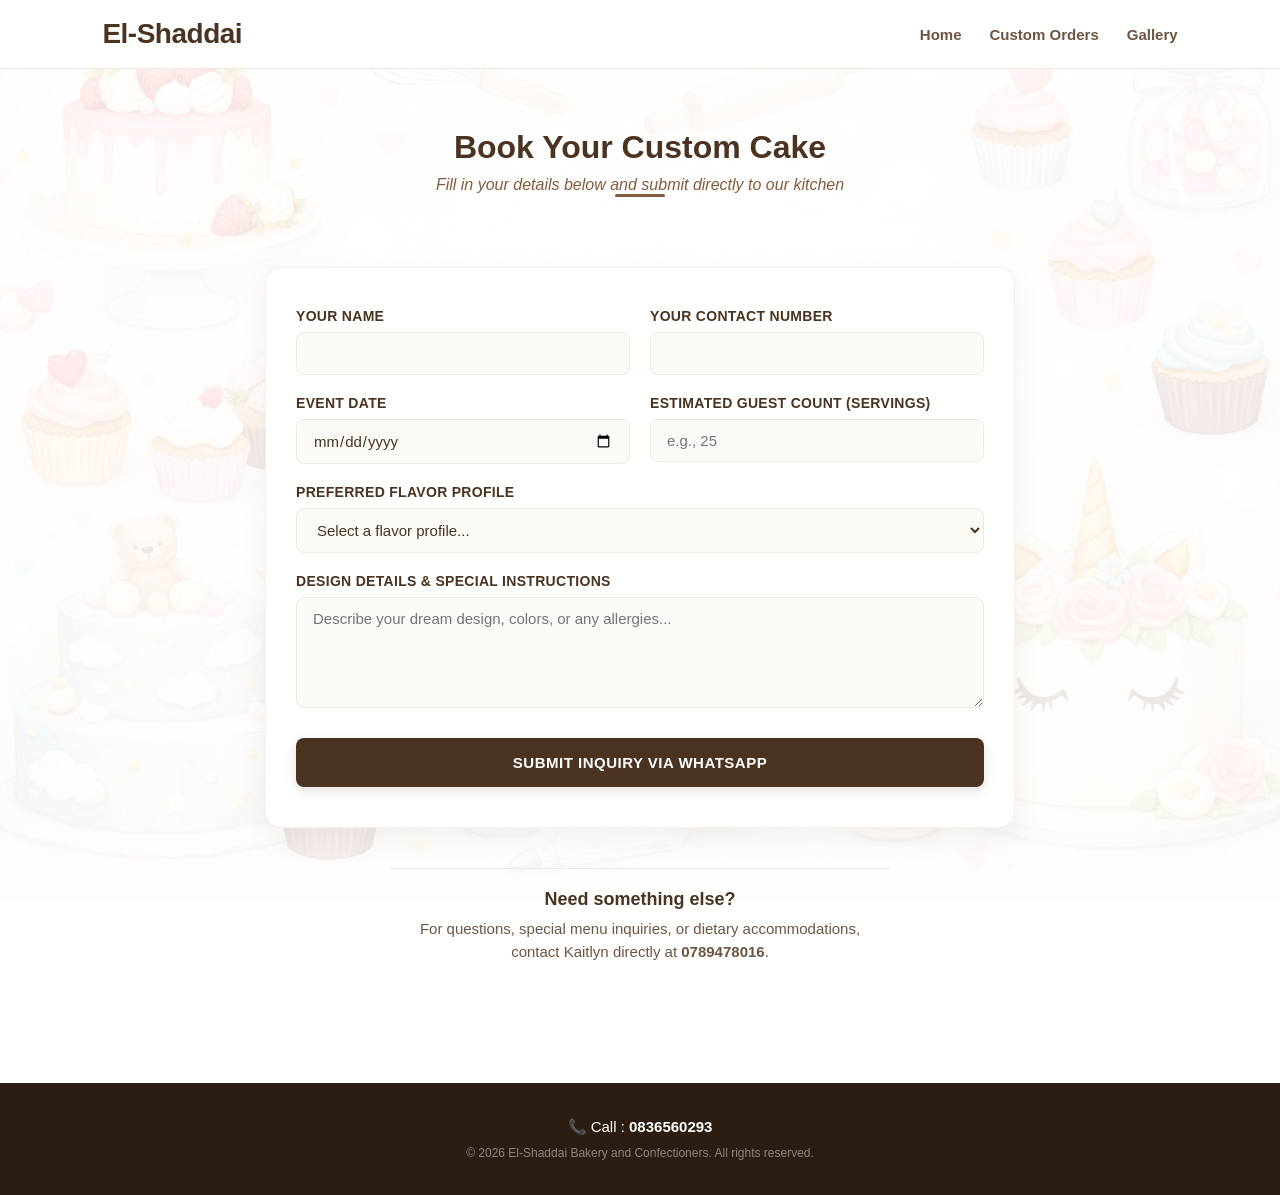
==== custom-orders.html @ cf0af7a6 "Add files via upload" ====
<!DOCTYPE html>
<html lang="en">
<head>
    <meta charset="UTF-8">
    <meta name="viewport" content="width=device-width, initial-scale=1.0">
    <title>Custom Orders - El-Shaddai Bakery</title>
    <!-- Links perfectly into your centralized style configurations -->
    <link rel="stylesheet" href="style.css">
    <style>
        /* Specific Page Layout Overrides */
        .form-page-container {
            padding: 60px 8% 100px 8%;
            display: flex;
            flex-direction: column;
            align-items: center;
        }
        
        .booking-container {
            width: 100%;
            max-width: 750px;
            background-color: #ffffff;
            padding: 40px 30px;
            border-radius: 16px;
            box-shadow: 0 10px 30px rgba(74, 51, 33, 0.05);
            margin-top: 30px;
        }

        .booking-form {
            display: flex;
            flex-direction: column;
            gap: 20px;
            text-align: left;
        }

        .form-group-row {
            display: flex;
            gap: 20px;
            flex-wrap: wrap;
        }

        .form-group-row .form-group {
            flex: 1;
            min-width: 250px;
        }

        .form-group {
            display: flex;
            flex-direction: column;
            gap: 8px;
        }

        .form-group label {
            font-size: 14px;
            font-weight: 600;
            color: #4a3321;
        }

        .form-group input, 
        .form-group select, 
        .form-group textarea {
            padding: 12px 16px;
            border: 1px solid #efeae2;
            border-radius: 8px;
            font-size: 15px;
            background-color: #fcfaf6;
            color: #4a3321;
            font-family: inherit;
            outline: none;
        }

        .form-group input:focus, 
        .form-group select:focus, 
        .form-group textarea:focus {
            border-color: #835c3c;
            background-color: #ffffff;
            box-shadow: 0 0 0 3px rgba(131, 92, 60, 0.1);
        }

        .submit-form-btn {
            background-color: #4a3321;
            color: #ffffff;
            border: none;
            padding: 16px;
            font-size: 15px;
            font-weight: 600;
            border-radius: 8px;
            cursor: pointer;
            text-transform: uppercase;
            letter-spacing: 0.5px;
            box-shadow: 0 4px 12px rgba(74, 51, 33, 0.15);
            transition: all 0.2s ease;
            margin-top: 10px;
        }

        .submit-form-btn:hover {
            background-color: #835c3c;
            transform: translateY(-2px);
        }

        /* Direct Help Prompt Area */
        .direct-contact-prompt {
            margin-top: 40px;
            text-align: center;
            max-width: 500px;
            padding: 20px;
            border-top: 1px solid #efeae2;
        }
    </style>
</head>
<body>

    <!-- Updated Navigation Header Area -->
    <header class="navbar">
        <div class="logo-brand">El-Shaddai</div>
        
        <!-- HAMBURGER TOGGLE COMPONENT: Add this block right here -->
        <button class="menu-toggle" id="mobileMenuBtn" aria-label="Toggle Navigation">
            <span></span>
            <span></span>
            <span></span>
        </button>

        <nav class="nav-menu" id="navMenu">
            <a href="index.html" class="nav-link">Home</a>
            <!-- <a href="#" class="nav-link">About Us</a> --> 
           <!-- <a href="#" class="nav-link">Menu</a> --> 
            <a href="custom-orders.html" class="nav-link">Custom Orders</a>
            <a href="gallery.html" class="nav-link">Gallery</a>
        </nav>
    </header>

    <!-- Custom Booking Content Framework -->
    <main class="form-page-container">
        <h2 class="showcase-heading">Book Your Custom Cake</h2>
        <p style="font-style: italic; color: #835c3c;">Fill in your details below and submit directly to our kitchen</p>
        <div class="heading-divider"></div>

        <div class="booking-container">
            <form id="cakeForm" class="booking-form" onsubmit="sendWhatsAppOrder(event)">
                
                <div class="form-group-row">
                    <div class="form-group">
                        <label for="name">Your Name</label>
                        <input type="text" id="name" placeholder=" " required>
                    </div>
                    <div class="form-group">
                        <label for="phone">Your Contact Number</label>
                        <input type="tel" id="phone" placeholder=" " required>
                    </div>
                </div>

                <div class="form-group-row">
                    <div class="form-group">
                        <label for="date">Event Date</label>
                        <input type="date" id="date" required>
                    </div>
                    <div class="form-group">
                        <label for="servings">Estimated Guest Count (Servings)</label>
                        <input type="number" id="servings" placeholder="e.g., 25" min="5" required>
                    </div>
                </div>

                <div class="form-group">
                    <label for="flavor">Preferred Flavor Profile</label>
                    <select id="flavor" required>
                        <option value="" disabled selected>Select a flavor profile...</option>
                        <option value="Classic Vanilla Dream">Classic Vanilla Dream</option>
                        <option value="Decadent Rich Chocolate">Decadent Rich Chocolate</option>
                        <option value="Traditional Red Velvet">Traditional Red Velvet</option>
                        <option value="Fruity & Citrus Blend">Fruity & Citrus Blend</option>
                        <option value="Other / Custom Request">Other / Custom Request</option>
                    </select>
                </div>

                <div class="form-group">
                    <label for="details">Design Details & Special Instructions</label>
                    <textarea id="details" rows="5" placeholder="Describe your dream design, colors, or any allergies..." required></textarea>
                </div>

                <button type="submit" class="submit-form-btn">Submit Inquiry via WhatsApp</button>
            </form>
        </div>

        <!-- Direct Contact Fallback Section -->
        <div class="direct-contact-prompt">
            <h4 style="margin-bottom: 8px; font-size: 18px;">Need something else?</h4>
            <p style="font-size: 15px; color: #6e5541; line-height: 1.5;">For questions, special menu inquiries, or dietary accommodations, contact Kaitlyn directly at <strong>0789478016</strong>.</p>
        </div>
    </main>

    <!-- Bottom Contact Footer Area -->
    <footer class="footer-bar">
        <p class="footer-contact">📞 Call : <strong>0836560293</strong></p>
        <p class="footer-copy">&copy; 2026 El-Shaddai Bakery and Confectioners. All rights reserved.</p>
    </footer>

    <!-- AUTOMATED DATA EXTRACTION SCRIPT -->
    <script>
        function sendWhatsAppOrder(event) {
         // 1. Stop the page from reloading or trying to open an HTML link action
            event.preventDefault();

            // 2. Safely grab what the customer typed
            const clientName = document.getElementById('name').value;
            const clientPhone = document.getElementById('phone').value;
            const eventDate = document.getElementById('date').value;
            const guestCount = document.getElementById('servings').value;
            const chosenFlavor = document.getElementById('flavor').value;
            const designDetails = document.getElementById('details').value;

            // 3. Format the text string cleanly for WhatsApp
            const message = `🎂 *New El-Shaddai Custom Cake Inquiry* 🎂\n\n` +
                            `👤 *Name:* ${clientName}\n` +
                            `📞 *Phone:* ${clientPhone}\n` +
                            `📅 *Date:* ${eventDate}\n` +
                            `👥 *Servings:* ${guestCount} guests\n` +
                            `🍰 *Flavor:* ${chosenFlavor}\n` +
                            `📝 *Details:* ${designDetails}`;

            // 4. Construct the URL securely using native formatting
            const whatsappUrl = "https://wa.me" + encodeURIComponent(message);
        
            // 5. Instantly force the system to switch over to the WhatsApp chat interface
            window.location.href = whatsappUrl;
        }
    </script>
</body>
</html>
---- style.css ----
/* ==========================================================================
   1. GLOBAL STYLE RESETS & WATERCOLOR BACKGROUND BASE
   ========================================================================== */
* {
    margin: 0;
    padding: 0;
    box-sizing: border-box;
}

body {
    background: linear-gradient(rgba(255, 255, 255, 0.88), rgba(255, 255, 255, 0.88)), 
                url('./bakery-pattern.jpg.jpeg.png') no-repeat center center/cover fixed;
    color: #4a3321;
    font-family: 'Segoe UI', Tahoma, Geneva, Verdana, sans-serif;
    -webkit-font-smoothing: antialiased;
    overflow-x: hidden; /* Prevents awkward horizontal swiping on mobile smartphones */
}

/* ==========================================================================
   2. HEADER, RIBBON & RESPONSIVE NAVIGATION STYLING
   ========================================================================== */
.contact-ribbon {
    background-color: #835c3c;
    color: #ffffff;
    text-align: center;
    padding: 10px 15px;
    font-size: 13px;
    letter-spacing: 0.5px;
    position: relative;
    z-index: 100;
    font-weight: 500;
}

.contact-ribbon strong {
    font-weight: 700;
    text-decoration: underline;
}

.navbar {
    display: flex;
    justify-content: space-between;
    align-items: center;
    padding: 18px 8%;
    background-color: rgba(255, 255, 255, 0.95) !important;
    backdrop-filter: blur(10px);
    border-bottom: 1px solid #efeae2;
    position: relative;
    z-index: 99;
}

.logo-brand {
    font-size: 28px;
    font-weight: 700;
    color: #4a3321;
    letter-spacing: -0.5px;
}

.nav-menu {
    display: flex;
    gap: 28px;
    align-items: center;
}

.nav-link {
    text-decoration: none;
    color: #6e5541;
    font-size: 15px;
    font-weight: 600;
    position: relative;
    padding: 6px 0;
    transition: color 0.2s ease;
}

.nav-link:hover, .nav-link.active {
    color: #835c3c;
}

/* Elegant underline accent hover animation for laptops */
.nav-link::after {
    content: '';
    position: absolute;
    bottom: 0;
    left: 0;
    width: 0;
    height: 2px;
    background-color: #835c3c;
    transition: width 0.3s ease;
}
.nav-link:hover::after, .nav-link.active::after {
    width: 100%;
}

/* Hidden Mobile Menu Button (Hamburger) */
.menu-toggle {
    display: none;
    flex-direction: column;
    gap: 5px;
    cursor: pointer;
    background: none;
    border: none;
    padding: 5px;
}
.menu-toggle span {
    display: block;
    width: 25px;
    height: 3px;
    background-color: #4a3321;
    border-radius: 2px;
    transition: all 0.3s ease;
}

/* ==========================================================================
   3. HERO BANNER DISPLAY (OPTIMIZED BREAKPOINTS)
   ========================================================================== */
.hero-banner {
    position: relative;
    height: 65vh;
    min-height: 460px;
    background: url('./bakery-bg.jpg.png') no-repeat center center/cover;
    display: flex;
    justify-content: center;
    align-items: center;
    text-align: center;
}

.hero-overlay {
    position: absolute;
    top: 0;
    left: 0;
    width: 100%;
    height: 100%;
    background: linear-gradient(rgba(0,0,0,0.25), rgba(0,0,0,0.55));
    z-index: 1;
}

.hero-text-content {
    position: relative;
    z-index: 2;
    padding: 0 20px;
    max-width: 750px;
}

.hero-title {
    font-size: 42px;
    font-weight: 700;
    color: #ffffff;
    margin-bottom: 12px;
    text-shadow: 0 3px 15px rgba(0,0,0,0.4);
    line-height: 1.2;
}

.hero-subtitle {
    font-size: 20px;
    color: #f5ece6;
    margin-bottom: 32px;
    font-weight: 400;
    font-style: italic;
    text-shadow: 0 2px 8px rgba(0,0,0,0.4);
}

.hero-actions {
    display: flex;
    gap: 14px;
    justify-content: center;
    flex-wrap: wrap;
}

.hero-btn {
    display: inline-block;
    padding: 14px 28px;
    text-decoration: none;
    font-weight: 600;
    border-radius: 8px;
    font-size: 13px;
    letter-spacing: 0.5px;
    text-transform: uppercase;
    box-shadow: 0 4px 12px rgba(0,0,0,0.2);
    transition: transform 0.2s ease, background-color 0.2s ease, box-shadow 0.2s ease;
}
.hero-btn:hover {
    transform: translateY(-2px);
    box-shadow: 0 6px 18px rgba(0,0,0,0.25);
}

.gallery-btn { background-color: #fcfaf6; color: #4a3321; }
.gallery-btn:hover { background-color: #835c3c; color: #ffffff; }

.whatsapp-btn { background-color: #25D366; color: #ffffff; }
.whatsapp-btn:hover { background-color: #128C7E; }

/* ==========================================================================
   4. SHOWCASE GRID SYSTEM (NEATENED LABELS)
   ========================================================================== */
.showcase-section, .form-page-container, .gallery-container {
    padding: 60px 5% 80px 5%;
    text-align: center;
}

.showcase-heading {
    font-size: 32px;
    color: #4a3321;
    margin-bottom: 10px;
    font-weight: 700;
}

.heading-divider {
    width: 50px;
    height: 3px;
    background-color: #835c3c;
    margin: 0 auto 40px auto;
    border-radius: 2px;
}

.showcase-grid, .gallery-grid {
    display: grid;
    grid-template-columns: repeat(auto-fit, minmax(300px, 1fr));
    gap: 30px;
    max-width: 1100px;
    margin: 0 auto;
}

.showcase-card, .gallery-item {
    background-color: #ffffff !important;
    border-radius: 16px;
    overflow: hidden;
    box-shadow: 0 10px 25px rgba(74, 51, 33, 0.06) !important;
    transition: transform 0.3s cubic-bezier(0.165, 0.84, 0.44, 1), box-shadow 0.3s ease;
    border: 1px solid rgba(239, 234, 226, 0.7);
}
.showcase-card:hover, .gallery-item:hover {
    transform: translateY(-6px);
    box-shadow: 0 15px 35px rgba(131, 92, 60, 0.14) !important;
}

.card-img-container, .gallery-item {
    height: 320px;
    width: 100%;
    overflow: hidden;
}

.card-img, .gallery-item img {
    width: 100%;
    height: 100%;
    object-fit: cover;
    transition: transform 0.5s ease;
}
.showcase-card:hover .card-img, .gallery-item:hover img {
    transform: scale(1.03);
}

.card-body {
    padding: 24px;
    text-align: center; /* Neatens text alignment directly in the card center */
}

.card-title {
    font-size: 22px;
    color: #4a3321;
    margin-bottom: 4px;
}

.card-tagline {
    font-size: 13px;
    color: #835c3c;
    font-weight: 600;
    text-transform: uppercase;
    letter-spacing: 0.5px;
}

/* ==========================================================================
   5. CUSTOM ORDER FORM CONTAINER ADJUSTMENTS
   ========================================================================== */
.form-page-container {
    display: flex;
    flex-direction: column;
    align-items: center;
}

.booking-container {
    width: 100%;
    max-width: 700px;
    background-color: #ffffff !important;
    padding: 35px 25px;
    border-radius: 16px;
    box-shadow: 0 10px 30px rgba(74, 51, 33, 0.06) !important;
    margin-top: 20px;
    border: 1px solid rgba(239, 234, 226, 0.7);
}

.booking-form {
    display: flex;
    flex-direction: column;
    gap: 18px;
    text-align: left;
}

.form-group-row {
    display: flex;
    gap: 18px;
    flex-wrap: wrap;
}

.form-group-row .form-group {
    flex: 1;
    min-width: 220px;
}

.form-group {
    display: flex;
    flex-direction: column;
    gap: 6px;
}

.form-group label {
    font-size: 13px;
    font-weight: 600;
    color: #4a3321;
    text-transform: uppercase;
    letter-spacing: 0.3px;
}

.form-group input, 
.form-group select, 
.form-group textarea {
    padding: 12px 14px;
    border: 1px solid #efeae2;
    border-radius: 8px;
    font-size: 15px;
    background-color: #fcfaf6;
    color: #4a3321;
    font-family: inherit;
    outline: none;
    transition: border-color 0.2s, box-shadow 0.2s;
}
.form-group input:focus, .form-group select:focus, .form-group textarea:focus {
    border-color: #835c3c;
    box-shadow: 0 0 0 3px rgba(131, 92, 60, 0.1);
}

.submit-form-btn {
    background-color: #4a3321;
    color: #ffffff;
    border: none;
    padding: 15px;
    font-size: 14px;
    font-weight: 600;
    border-radius: 8px;
    cursor: pointer;
    text-transform: uppercase;
    letter-spacing: 0.5px;
    transition: background-color 0.2s, transform 0.2s;
    margin-top: 5px;
}
.submit-form-btn:hover {
    background-color: #835c3c;
    transform: translateY(-1px);
}

.direct-contact-prompt {
    margin-top: 35px;
    text-align: center;
    max-width: 480px;
    padding: 20px 10px;
    border-top: 1px solid #efeae2;
}

/* ==========================================================================
   6. BRAND FOOTER & MEDIA RESPONSIVENESS OVERRIDES
   ========================================================================== */
.footer-bar {
    background-color: #2b1d12;
    color: #efeae2;
    text-align: center;
    padding: 35px 20px;
    position: relative;
    z-index: 10;
}

.footer-contact {
    font-size: 15px;
    margin-bottom: 10px;
    color: #ffffff;
}

.footer-copy {
    font-size: 12px;
    opacity: 0.5;
}

/* 📱 SMARTPHONE RESPONSIVE BREAKPOINT GRID OVERRIDES */
@media (max-width: 768px) {
    .navbar {
        padding: 15px 5%;
    }
    
    /* Converts navigation bar links into an automated expandable block drop-down menu */
    .menu-toggle {
        display: flex;
    }
    
    .nav-menu {
        display: none; /* Conceals links initially until toggle active helper executes */
        flex-direction: column;
        position: absolute;
        top: 100%;
        left: 0;
        width: 100%;
        background-color: #ffffff;
        padding: 20px;
        box-shadow: 0 8px 15px rgba(0,0,0,0.05);
        border-bottom: 1px solid #efeae2;
        gap: 15px;
        text-align: center;
    }
    
    /* JavaScript class helper injection point triggers mobile menu animation */
    .nav-menu.mobile-open {
        display: flex;
    }
    
    .hero-banner {
        height: auto;
        padding: 80px 20px;
    }
    
    .hero-title {
        font-size: 30px;
    }
    
    .hero-subtitle {
        font-size: 17px;
        margin-bottom: 24px;
    }
    
    .hero-actions {
        flex-direction: column;
        width: 100%;
        max-width: 280px;
        margin: 0 auto;
    }
    
    .hero-btn {
        width: 100%;
        text-align: center;
    }
    
    .showcase-heading {
        font-size: 26px;
    }
    
    .showcase-grid, .gallery-grid {
        grid-template-columns: 1fr; /* Forces layout boxes into an easy vertical stacked line */
        gap: 20px;
    }
    
    .card-img-container, .gallery-item {
        height: 260px; /* Lowers picture size layout constraints slightly for smartphone screens */
    }
}
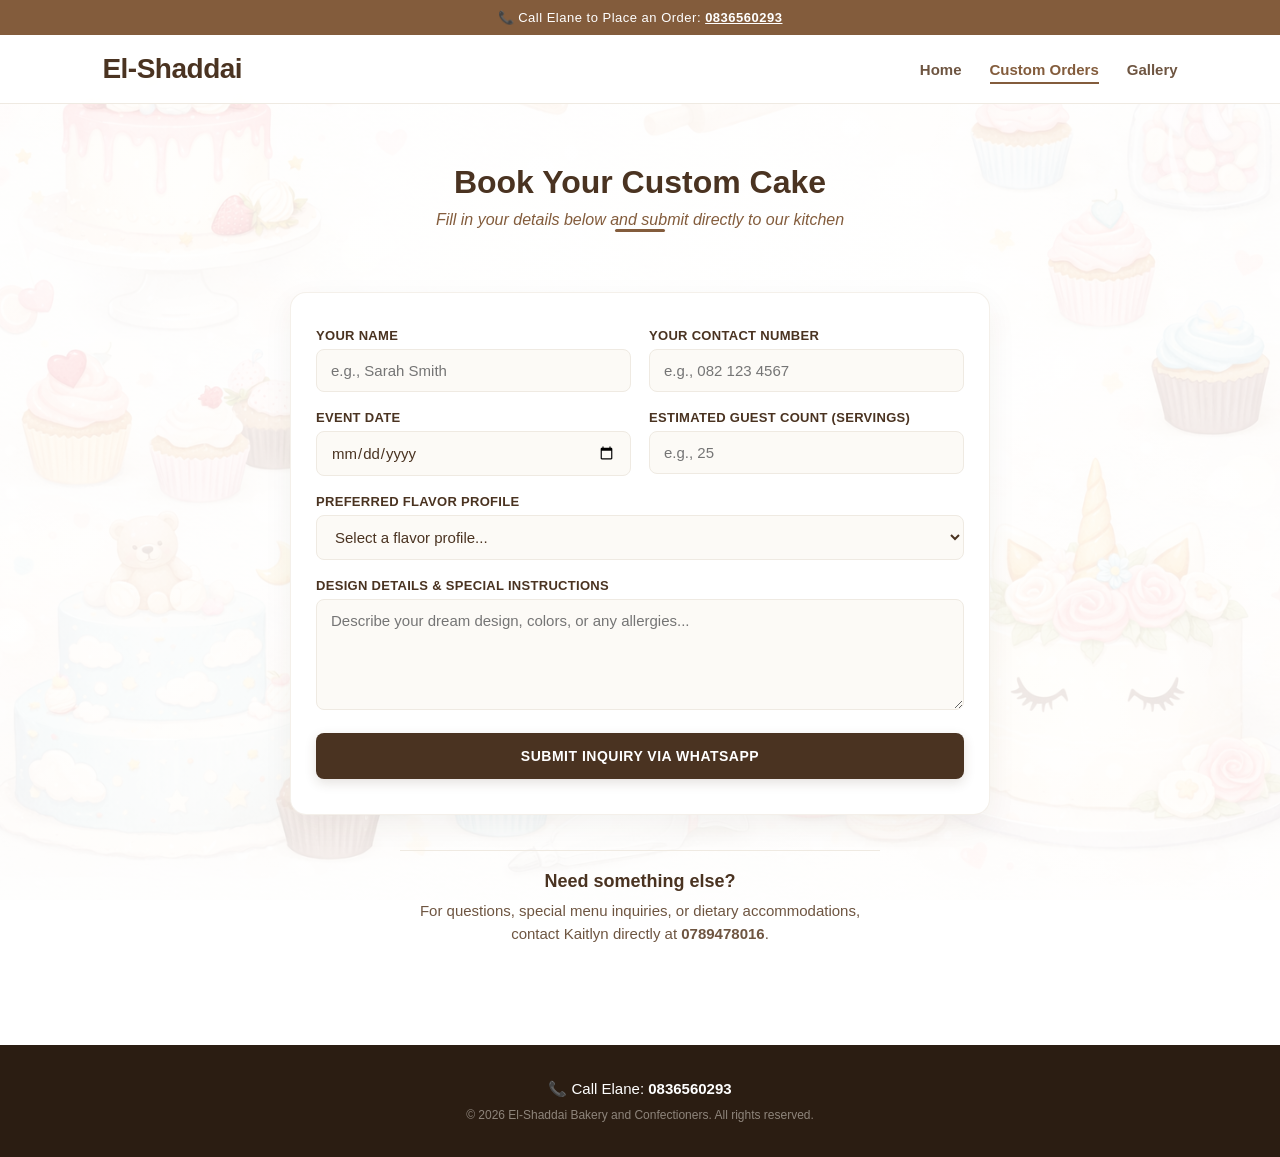
==== commit 7862acc3: "Update custom-orders.html" ====
--- a/custom-orders.html
+++ b/custom-orders.html
@@ -9,7 +9,7 @@
     <style>
         /* Specific Page Layout Overrides */
         .form-page-container {
-            padding: 60px 8% 100px 8%;
+            padding: 60px 5% 80px 5%;
             display: flex;
             flex-direction: column;
             align-items: center;
@@ -17,48 +17,51 @@
         
         .booking-container {
             width: 100%;
-            max-width: 750px;
-            background-color: #ffffff;
-            padding: 40px 30px;
+            max-width: 700px;
+            background-color: #ffffff !important;
+            padding: 35px 25px;
             border-radius: 16px;
-            box-shadow: 0 10px 30px rgba(74, 51, 33, 0.05);
-            margin-top: 30px;
+            box-shadow: 0 10px 30px rgba(74, 51, 33, 0.06) !important;
+            margin-top: 20px;
+            border: 1px solid rgba(239, 234, 226, 0.7);
         }
 
         .booking-form {
             display: flex;
             flex-direction: column;
-            gap: 20px;
+            gap: 18px;
             text-align: left;
         }
 
         .form-group-row {
             display: flex;
-            gap: 20px;
+            gap: 18px;
             flex-wrap: wrap;
         }
 
         .form-group-row .form-group {
             flex: 1;
-            min-width: 250px;
+            min-width: 220px;
         }
 
         .form-group {
             display: flex;
             flex-direction: column;
-            gap: 8px;
+            gap: 6px;
         }
 
         .form-group label {
-            font-size: 14px;
+            font-size: 13px;
             font-weight: 600;
             color: #4a3321;
+            text-transform: uppercase;
+            letter-spacing: 0.3px;
         }
 
         .form-group input, 
         .form-group select, 
         .form-group textarea {
-            padding: 12px 16px;
+            padding: 12px 14px;
             border: 1px solid #efeae2;
             border-radius: 8px;
             font-size: 15px;
@@ -80,8 +83,8 @@
             background-color: #4a3321;
             color: #ffffff;
             border: none;
-            padding: 16px;
-            font-size: 15px;
+            padding: 15px;
+            font-size: 14px;
             font-weight: 600;
             border-radius: 8px;
             cursor: pointer;
@@ -89,34 +92,39 @@
             letter-spacing: 0.5px;
             box-shadow: 0 4px 12px rgba(74, 51, 33, 0.15);
             transition: all 0.2s ease;
-            margin-top: 10px;
+            margin-top: 5px;
         }
 
         .submit-form-btn:hover {
             background-color: #835c3c;
-            transform: translateY(-2px);
+            transform: translateY(-1px);
         }
 
         /* Direct Help Prompt Area */
         .direct-contact-prompt {
-            margin-top: 40px;
+            margin-top: 35px;
             text-align: center;
-            max-width: 500px;
-            padding: 20px;
+            max-width: 480px;
+            padding: 20px 10px;
             border-top: 1px solid #efeae2;
         }
     </style>
 </head>
 <body>
 
-    <!-- Updated Navigation Header Area -->
+    <!-- Upper Header Contact Ribbon -->
+    <div class="contact-ribbon">
+        <p>📞 Call Elane to Place an Order: <strong>0836560293</strong></p>
+    </div>
+
+    <!-- Main Navigation Header -->
     <header class="navbar">
         <div class="logo-brand">El-Shaddai</div>
         
-        <!-- HAMBURGER TOGGLE COMPONENT: Add this block right here -->
+        <!-- Hamburger Toggle Component for Mobile -->
         <button class="menu-toggle" id="mobileMenuBtn" aria-label="Toggle Navigation">
             <span></span>
-            <span></span>
+            <span><span></span></span>
             <span></span>
         </button>
 
@@ -124,7 +132,7 @@
             <a href="index.html" class="nav-link">Home</a>
             <!-- <a href="#" class="nav-link">About Us</a> --> 
            <!-- <a href="#" class="nav-link">Menu</a> --> 
-            <a href="custom-orders.html" class="nav-link">Custom Orders</a>
+            <a href="custom-orders.html" class="nav-link active">Custom Orders</a>
             <a href="gallery.html" class="nav-link">Gallery</a>
         </nav>
     </header>
@@ -141,11 +149,11 @@
                 <div class="form-group-row">
                     <div class="form-group">
                         <label for="name">Your Name</label>
-                        <input type="text" id="name" placeholder=" " required>
+                        <input type="text" id="name" placeholder="e.g., Sarah Smith" required>
                     </div>
                     <div class="form-group">
                         <label for="phone">Your Contact Number</label>
-                        <input type="tel" id="phone" placeholder=" " required>
+                        <input type="tel" id="phone" placeholder="e.g., 082 123 4567" required>
                     </div>
                 </div>
 
@@ -190,17 +198,16 @@
 
     <!-- Bottom Contact Footer Area -->
     <footer class="footer-bar">
-        <p class="footer-contact">📞 Call : <strong>0836560293</strong></p>
+        <p class="footer-contact">📞 Call Elane: <strong>0836560293</strong></p>
         <p class="footer-copy">&copy; 2026 El-Shaddai Bakery and Confectioners. All rights reserved.</p>
     </footer>
 
-    <!-- AUTOMATED DATA EXTRACTION SCRIPT -->
+    <!-- INTERACTIVE SCRIPTS MANIFEST -->
     <script>
+        // 1. FREE WHATSAPP INQUIRY ROUTER
         function sendWhatsAppOrder(event) {
-         // 1. Stop the page from reloading or trying to open an HTML link action
             event.preventDefault();
 
-            // 2. Safely grab what the customer typed
             const clientName = document.getElementById('name').value;
             const clientPhone = document.getElementById('phone').value;
             const eventDate = document.getElementById('date').value;
@@ -208,7 +215,6 @@
             const chosenFlavor = document.getElementById('flavor').value;
             const designDetails = document.getElementById('details').value;
 
-            // 3. Format the text string cleanly for WhatsApp
             const message = `🎂 *New El-Shaddai Custom Cake Inquiry* 🎂\n\n` +
                             `👤 *Name:* ${clientName}\n` +
                             `📞 *Phone:* ${clientPhone}\n` +
@@ -217,12 +223,19 @@
                             `🍰 *Flavor:* ${chosenFlavor}\n` +
                             `📝 *Details:* ${designDetails}`;
 
-            // 4. Construct the URL securely using native formatting
             const whatsappUrl = "https://wa.me" + encodeURIComponent(message);
-        
-            // 5. Instantly force the system to switch over to the WhatsApp chat interface
             window.location.href = whatsappUrl;
+        }
+
+        // 2. MOBILE DRAWER TOGGLE FUNCTION
+        const mobileMenuBtn = document.getElementById('mobileMenuBtn');
+        const navMenu = document.getElementById('navMenu');
+
+        if (mobileMenuBtn && navMenu) {
+            mobileMenuBtn.addEventListener('click', function() {
+                navMenu.classList.toggle('mobile-open');
+            });
         }
     </script>
 </body>
-</html>+</html>
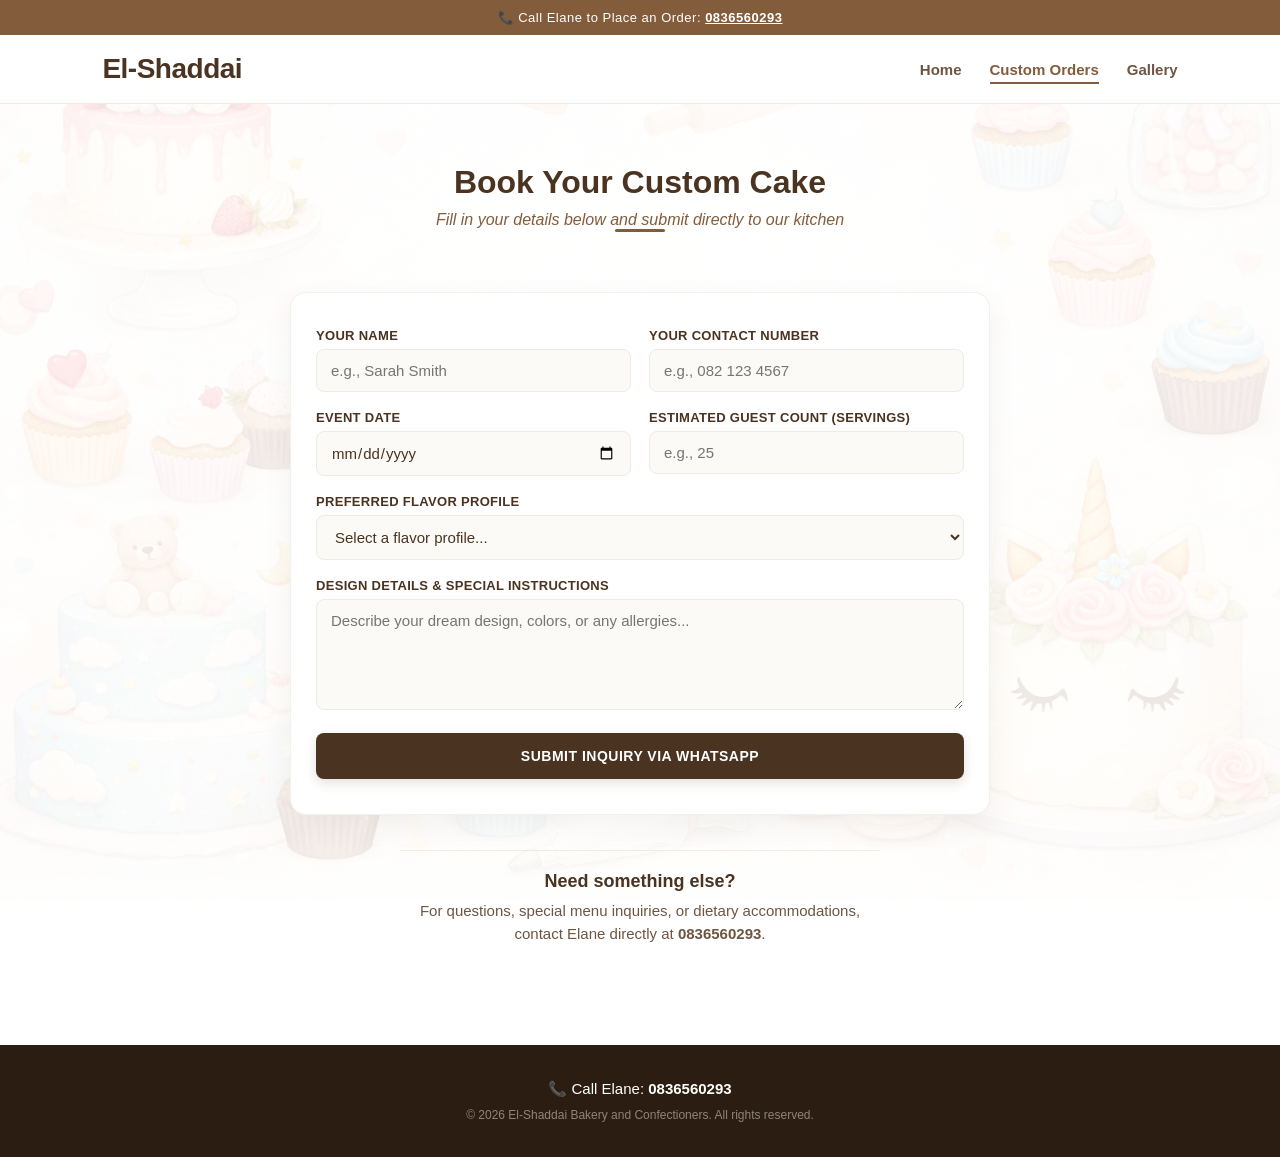
==== commit 7edbb836: "Update custom-orders.html" ====
--- a/custom-orders.html
+++ b/custom-orders.html
@@ -192,7 +192,7 @@
         <!-- Direct Contact Fallback Section -->
         <div class="direct-contact-prompt">
             <h4 style="margin-bottom: 8px; font-size: 18px;">Need something else?</h4>
-            <p style="font-size: 15px; color: #6e5541; line-height: 1.5;">For questions, special menu inquiries, or dietary accommodations, contact Kaitlyn directly at <strong>0789478016</strong>.</p>
+            <p style="font-size: 15px; color: #6e5541; line-height: 1.5;">For questions, special menu inquiries, or dietary accommodations, contact Elane directly at <strong>0836560293</strong>.</p>
         </div>
     </main>
 
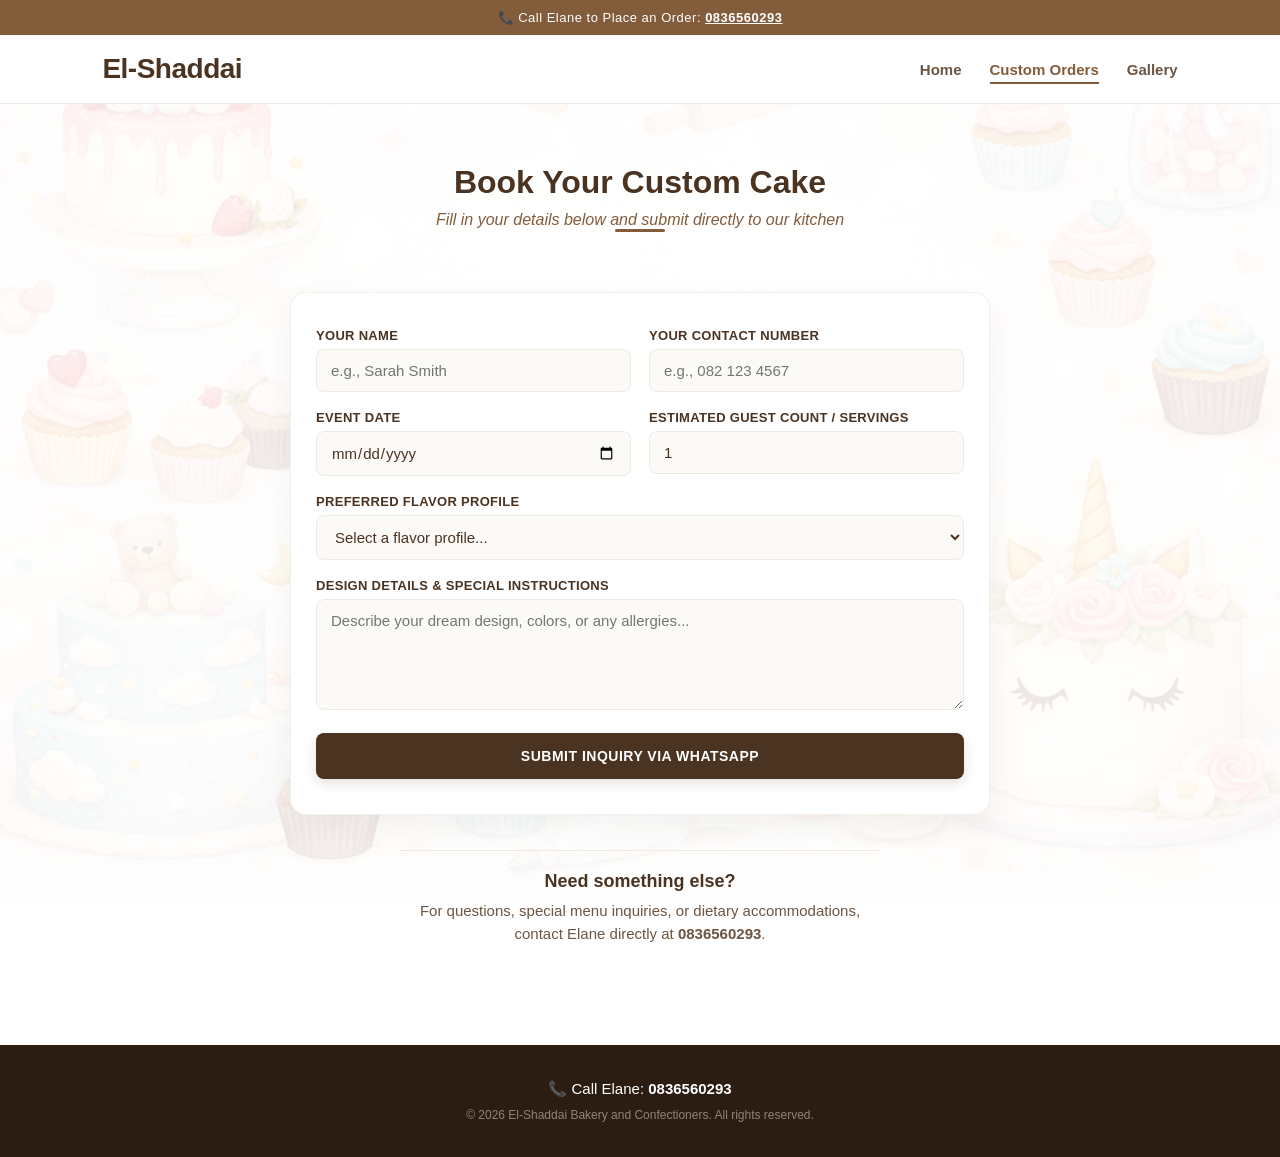
==== commit d5775b2a: "Update custom-orders.html" ====
--- a/custom-orders.html
+++ b/custom-orders.html
@@ -4,10 +4,8 @@
     <meta charset="UTF-8">
     <meta name="viewport" content="width=device-width, initial-scale=1.0">
     <title>Custom Orders - El-Shaddai Bakery</title>
-    <!-- Links perfectly into your centralized style configurations -->
     <link rel="stylesheet" href="style.css">
     <style>
-        /* Specific Page Layout Overrides */
         .form-page-container {
             padding: 60px 5% 80px 5%;
             display: flex;
@@ -100,7 +98,6 @@
             transform: translateY(-1px);
         }
 
-        /* Direct Help Prompt Area */
         .direct-contact-prompt {
             margin-top: 35px;
             text-align: center;
@@ -121,10 +118,9 @@
     <header class="navbar">
         <div class="logo-brand">El-Shaddai</div>
         
-        <!-- Hamburger Toggle Component for Mobile -->
         <button class="menu-toggle" id="mobileMenuBtn" aria-label="Toggle Navigation">
             <span></span>
-            <span><span></span></span>
+            <span></span>
             <span></span>
         </button>
 
@@ -163,8 +159,9 @@
                         <input type="date" id="date" required>
                     </div>
                     <div class="form-group">
-                        <label for="servings">Estimated Guest Count (Servings)</label>
-                        <input type="number" id="servings" placeholder="e.g., 25" min="5" required>
+                        <label for="servings">Estimated Guest Count / Servings</label>
+                        <!-- FIXED: Minimum constraint changed to 1, default value set to 1 -->
+                        <input type="number" id="servings" placeholder="e.g., 1" value="1" min="1" required>
                     </div>
                 </div>
 
@@ -189,22 +186,19 @@
             </form>
         </div>
 
-        <!-- Direct Contact Fallback Section -->
         <div class="direct-contact-prompt">
             <h4 style="margin-bottom: 8px; font-size: 18px;">Need something else?</h4>
             <p style="font-size: 15px; color: #6e5541; line-height: 1.5;">For questions, special menu inquiries, or dietary accommodations, contact Elane directly at <strong>0836560293</strong>.</p>
         </div>
     </main>
 
-    <!-- Bottom Contact Footer Area -->
     <footer class="footer-bar">
         <p class="footer-contact">📞 Call Elane: <strong>0836560293</strong></p>
         <p class="footer-copy">&copy; 2026 El-Shaddai Bakery and Confectioners. All rights reserved.</p>
     </footer>
 
-    <!-- INTERACTIVE SCRIPTS MANIFEST -->
+    <!-- LOGIC SCRIPTS -->
     <script>
-        // 1. FREE WHATSAPP INQUIRY ROUTER
         function sendWhatsAppOrder(event) {
             event.preventDefault();
 
@@ -219,7 +213,7 @@
                             `👤 *Name:* ${clientName}\n` +
                             `📞 *Phone:* ${clientPhone}\n` +
                             `📅 *Date:* ${eventDate}\n` +
-                            `👥 *Servings:* ${guestCount} guests\n` +
+                            `👥 *Servings:* ${guestCount} item(s)\n` +
                             `🍰 *Flavor:* ${chosenFlavor}\n` +
                             `📝 *Details:* ${designDetails}`;
 
@@ -227,7 +221,6 @@
             window.location.href = whatsappUrl;
         }
 
-        // 2. MOBILE DRAWER TOGGLE FUNCTION
         const mobileMenuBtn = document.getElementById('mobileMenuBtn');
         const navMenu = document.getElementById('navMenu');
 
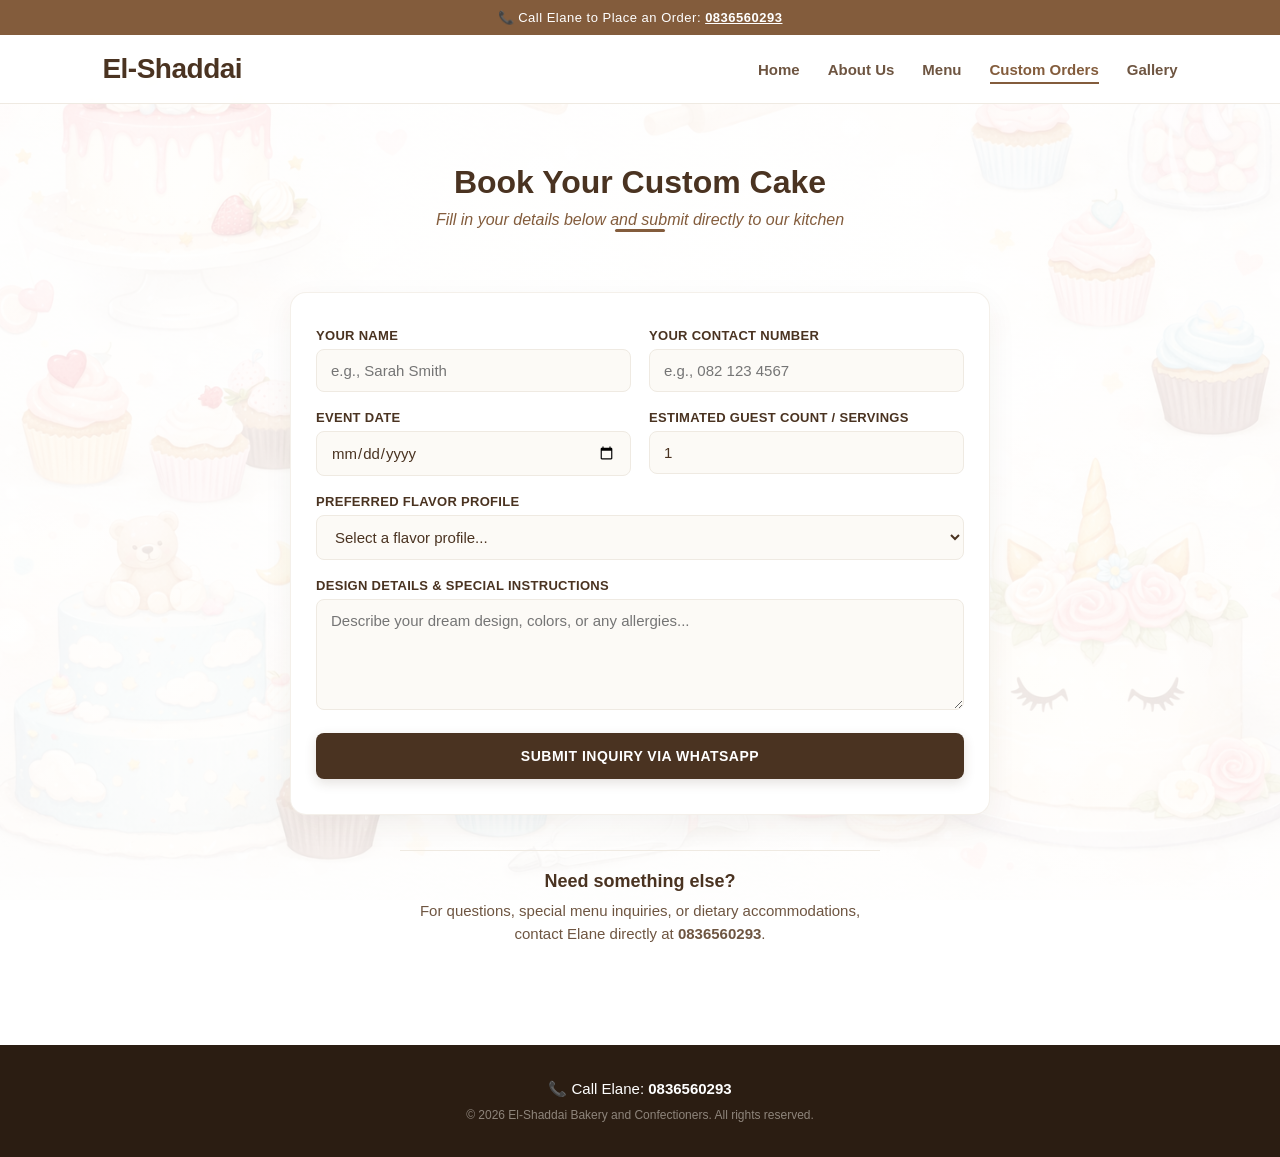
==== commit 8a2ef914: "Update custom-orders.html" ====
--- a/custom-orders.html
+++ b/custom-orders.html
@@ -91,6 +91,8 @@
             box-shadow: 0 4px 12px rgba(74, 51, 33, 0.15);
             transition: all 0.2s ease;
             margin-top: 5px;
+            text-align: center;
+            width: 100%;
         }
 
         .submit-form-btn:hover {
@@ -126,8 +128,8 @@
 
         <nav class="nav-menu" id="navMenu">
             <a href="index.html" class="nav-link">Home</a>
-            <!-- <a href="#" class="nav-link">About Us</a> --> 
-           <!-- <a href="#" class="nav-link">Menu</a> --> 
+            <a href="#" class="nav-link">About Us</a>
+            <a href="#" class="nav-link">Menu</a>
             <a href="custom-orders.html" class="nav-link active">Custom Orders</a>
             <a href="gallery.html" class="nav-link">Gallery</a>
         </nav>
@@ -140,7 +142,7 @@
         <div class="heading-divider"></div>
 
         <div class="booking-container">
-            <form id="cakeForm" class="booking-form" onsubmit="sendWhatsAppOrder(event)">
+            <div class="booking-form">
                 
                 <div class="form-group-row">
                     <div class="form-group">
@@ -160,7 +162,6 @@
                     </div>
                     <div class="form-group">
                         <label for="servings">Estimated Guest Count / Servings</label>
-                        <!-- FIXED: Minimum constraint changed to 1, default value set to 1 -->
                         <input type="number" id="servings" placeholder="e.g., 1" value="1" min="1" required>
                     </div>
                 </div>
@@ -182,8 +183,9 @@
                     <textarea id="details" rows="5" placeholder="Describe your dream design, colors, or any allergies..." required></textarea>
                 </div>
 
-                <button type="submit" class="submit-form-btn">Submit Inquiry via WhatsApp</button>
-            </form>
+                <!-- Changed to a plain button component with a direct onclick trigger -->
+                <button type="button" class="submit-form-btn" onclick="sendWhatsAppOrder()">Submit Inquiry via WhatsApp</button>
+            </div>
         </div>
 
         <div class="direct-contact-prompt">
@@ -199,9 +201,8 @@
 
     <!-- LOGIC SCRIPTS -->
     <script>
-        function sendWhatsAppOrder(event) {
-            event.preventDefault();
-
+        function sendWhatsAppOrder() {
+            // Read inputs directly from the fields
             const clientName = document.getElementById('name').value;
             const clientPhone = document.getElementById('phone').value;
             const eventDate = document.getElementById('date').value;
@@ -209,18 +210,29 @@
             const chosenFlavor = document.getElementById('flavor').value;
             const designDetails = document.getElementById('details').value;
 
-            const message = `🎂 *New El-Shaddai Custom Cake Inquiry* 🎂\n\n` +
-                            `👤 *Name:* ${clientName}\n` +
-                            `📞 *Phone:* ${clientPhone}\n` +
-                            `📅 *Date:* ${eventDate}\n` +
-                            `👥 *Servings:* ${guestCount} item(s)\n` +
-                            `🍰 *Flavor:* ${chosenFlavor}\n` +
-                            `📝 *Details:* ${designDetails}`;
-
+            // Simple validation check to ensure they don't send a blank box
+            if (!clientName || !clientPhone) {
+                alert("Please fill in your Name and Contact Number first!");
+                return;
+            }
+
+            // Create a clean, unspaced message template string
+            const message = "🎂 *New El-Shaddai Custom Cake Inquiry* 🎂\n\n" +
+                            "👤 *Name:* " + clientName + "\n" +
+                            "📞 *Phone:* " + clientPhone + "\n" +
+                            "📅 *Date:* " + eventDate + "\n" +
+                            "👥 *Servings:* " + guestCount + " item(s)\n" +
+                            "🍰 *Flavor:* " + chosenFlavor + "\n" +
+                            "📝 *Details:* " + designDetails;
+
+            // Secure web routing path aimed directly at your test number
             const whatsappUrl = "https://wa.me" + encodeURIComponent(message);
+            
+            // Forces the device to immediately navigate to the generated link
             window.location.href = whatsappUrl;
         }
 
+        // Mobile dropdown toggle code
         const mobileMenuBtn = document.getElementById('mobileMenuBtn');
         const navMenu = document.getElementById('navMenu');
 
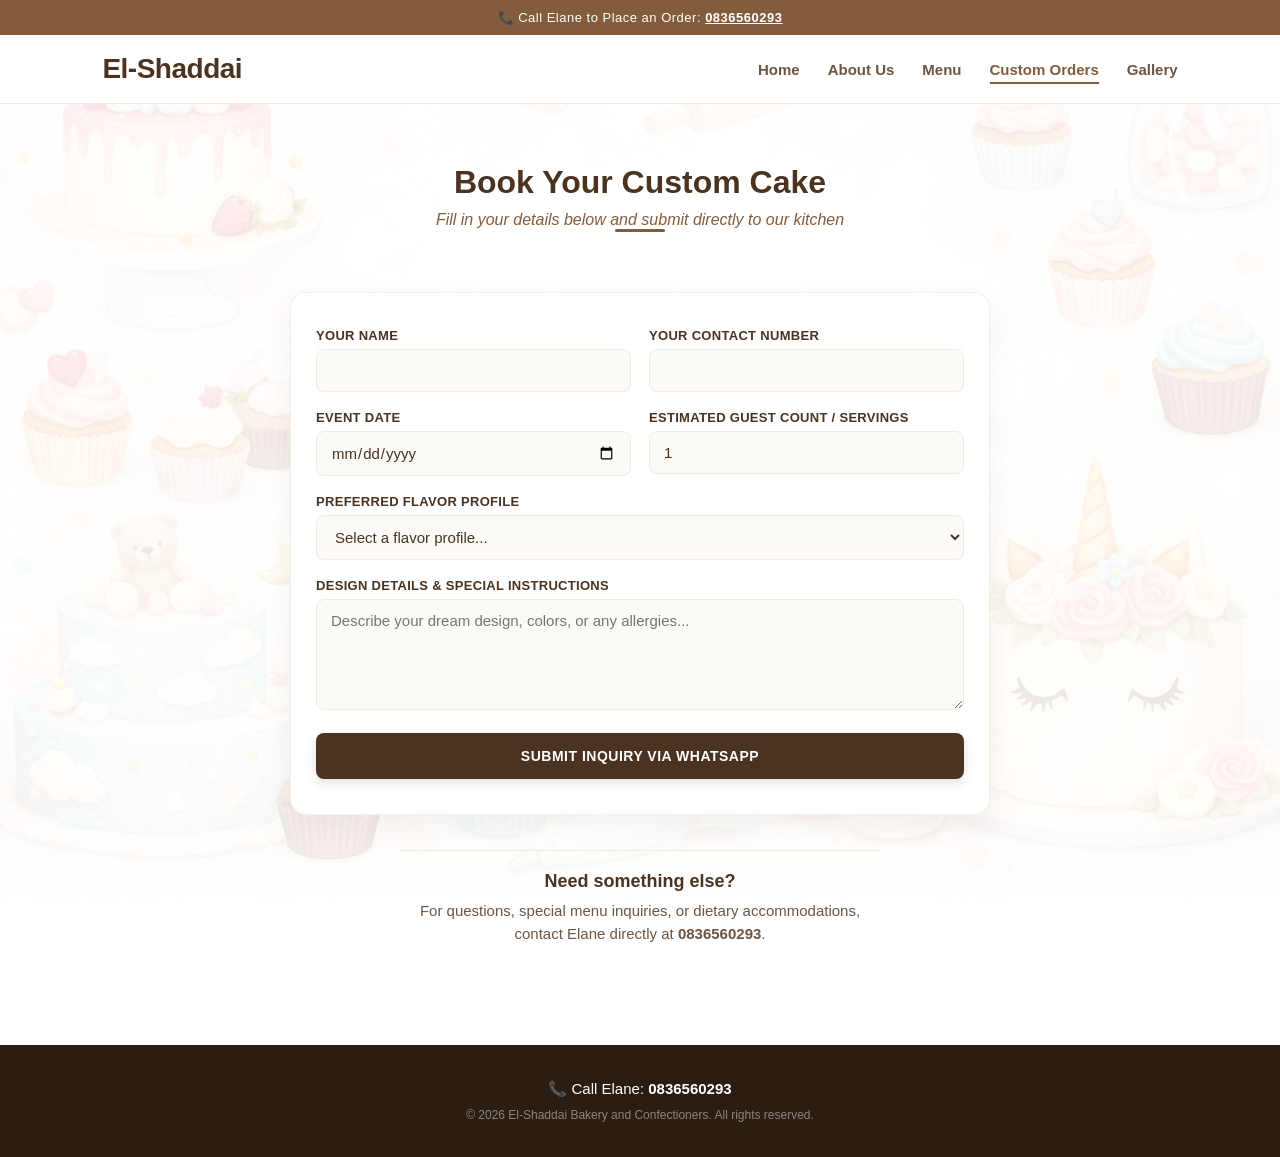
==== commit 9f7d17f5: "Update custom-orders.html" ====
--- a/custom-orders.html
+++ b/custom-orders.html
@@ -147,11 +147,11 @@
                 <div class="form-group-row">
                     <div class="form-group">
                         <label for="name">Your Name</label>
-                        <input type="text" id="name" placeholder="e.g., Sarah Smith" required>
+                        <input type="text" id="name" placeholder=" " required>
                     </div>
                     <div class="form-group">
                         <label for="phone">Your Contact Number</label>
-                        <input type="tel" id="phone" placeholder="e.g., 082 123 4567" required>
+                        <input type="tel" id="phone" placeholder=" " required>
                     </div>
                 </div>
 
